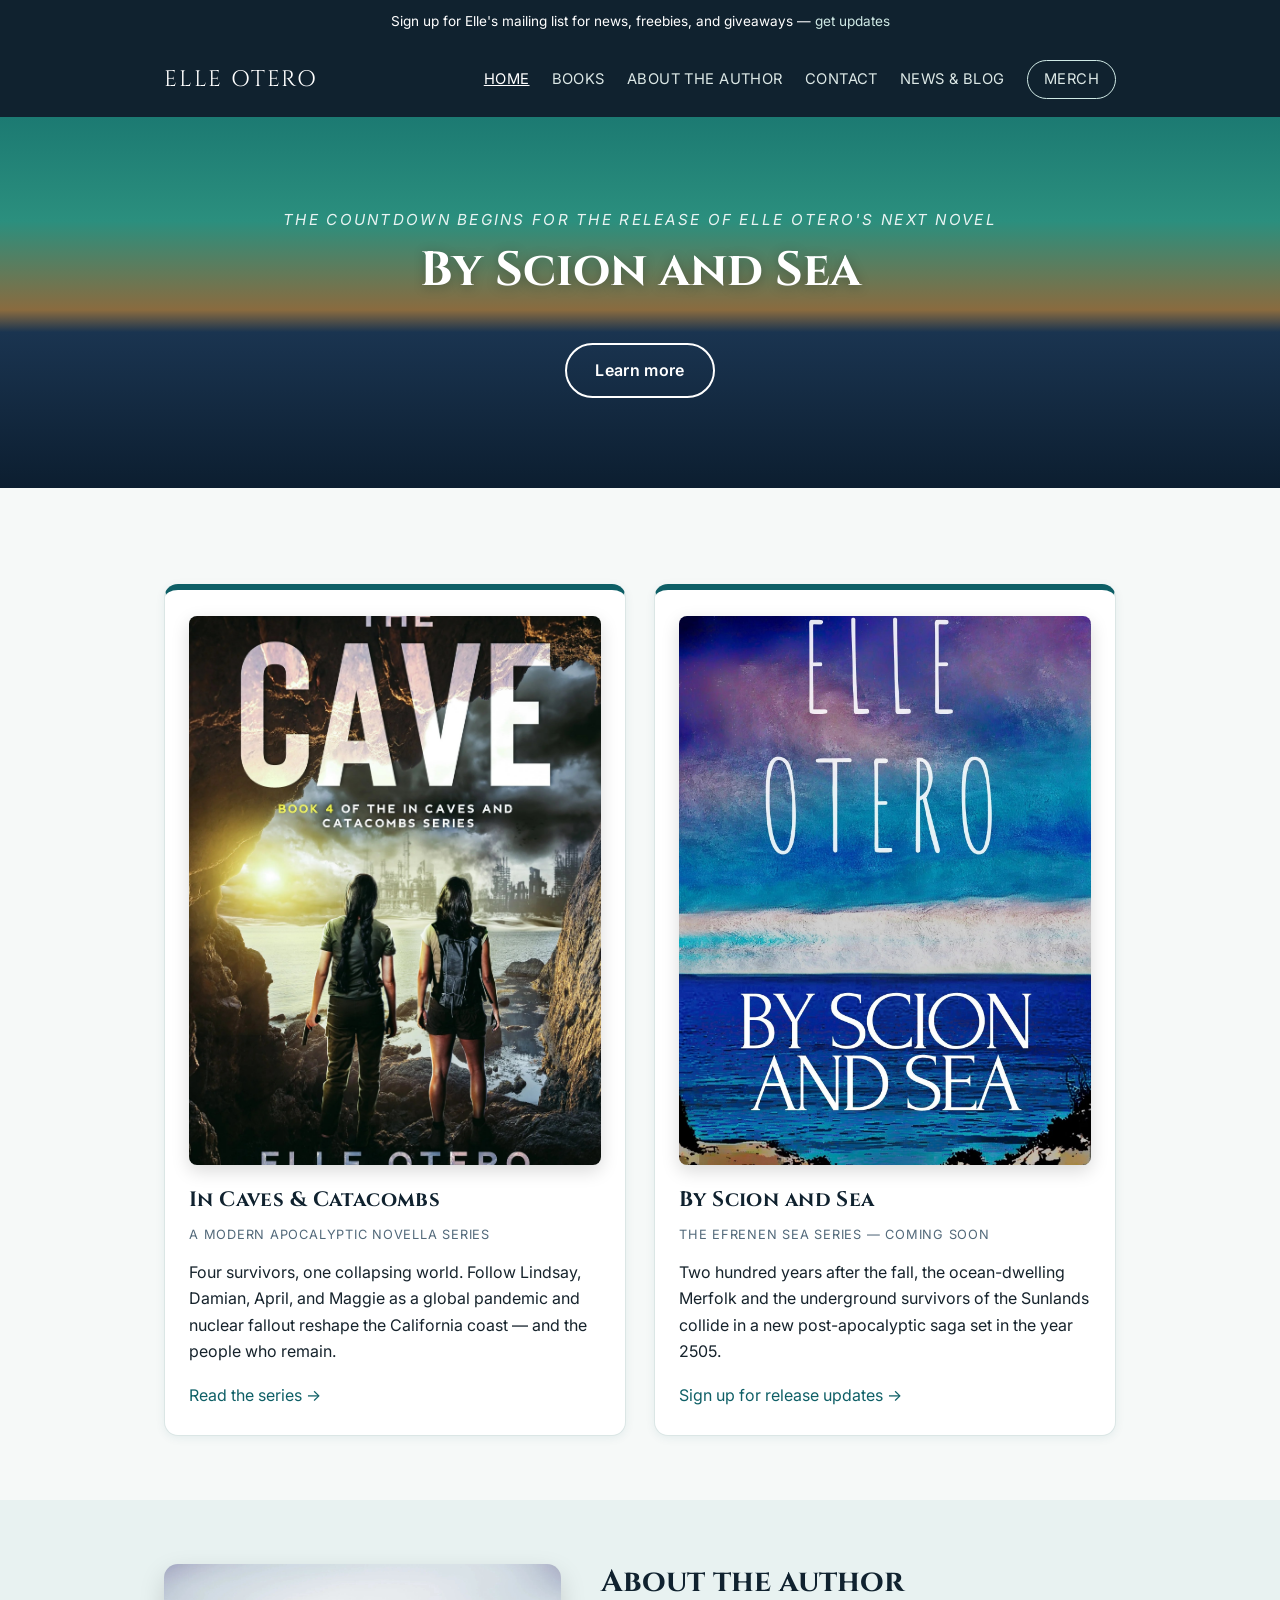
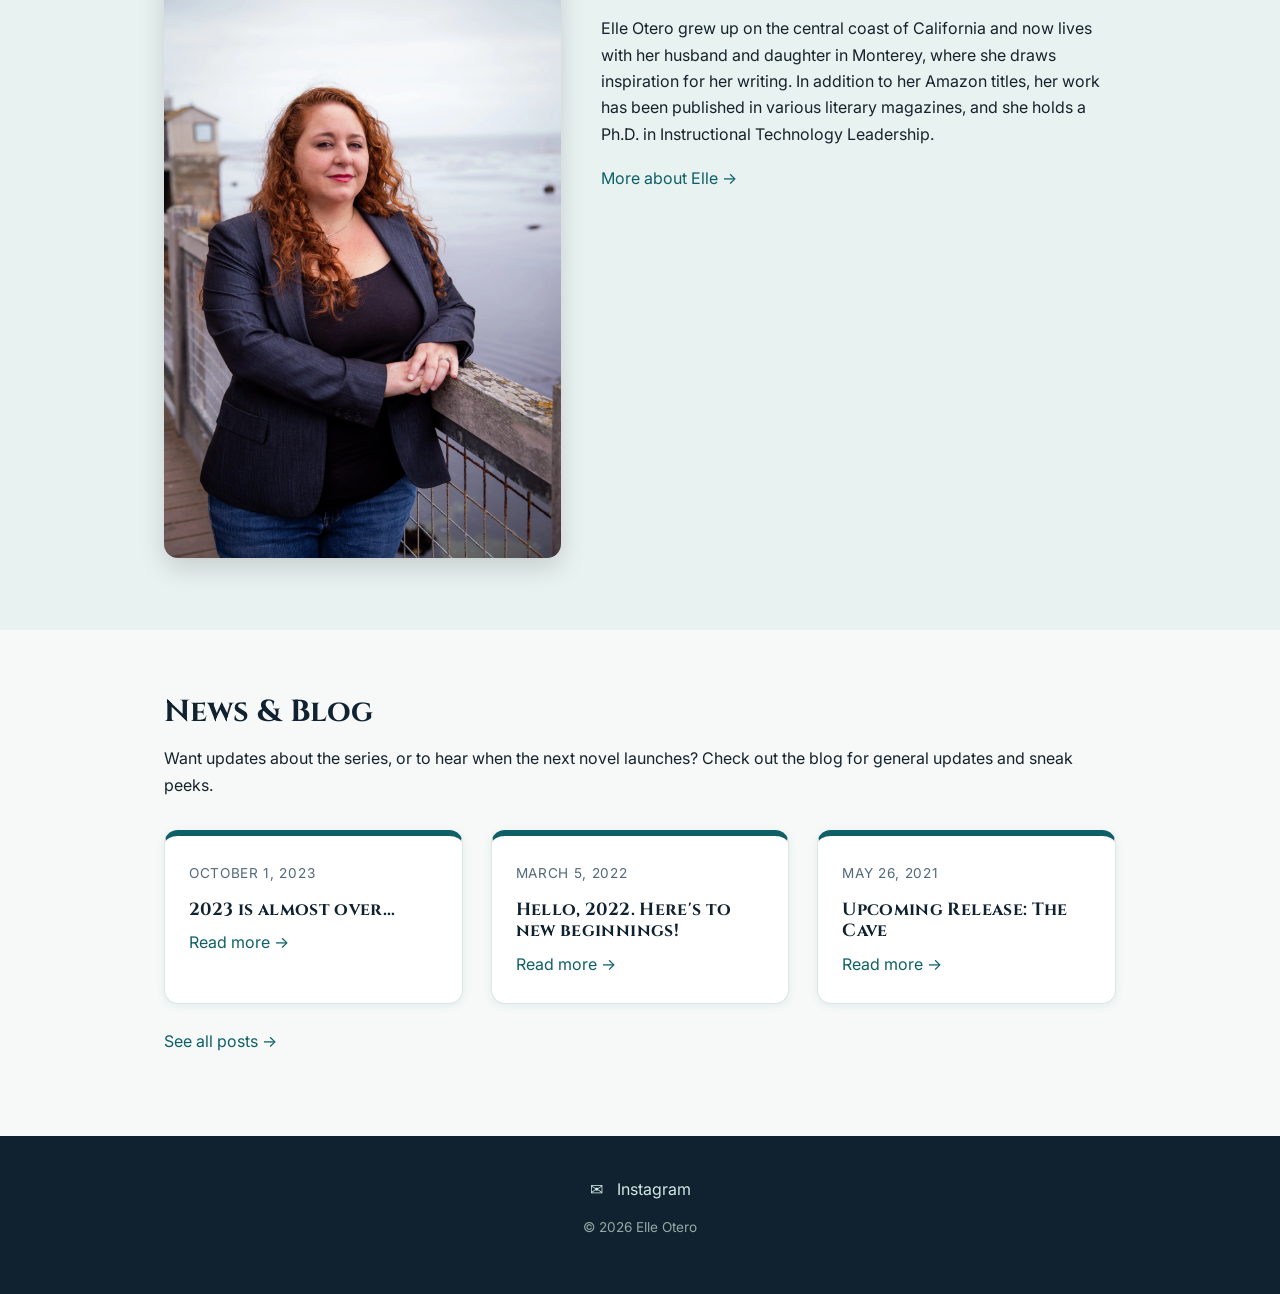
==== index.html @ 50f5789a "Full site build: Cinzel typography, homepage cover art, all pages and images" ====
<!DOCTYPE html>
<html lang="en">
<head>
<meta charset="UTF-8">
<meta name="viewport" content="width=device-width, initial-scale=1.0">
<title>Elle Otero | Post-Apocalyptic &amp; Speculative Fiction Author</title>
<meta name="description" content="Elle Otero writes post-apocalyptic and speculative fiction, including the In Caves &amp; Catacombs series and the upcoming Efrenen Sea series, By Scion and Sea.">
<link rel="preconnect" href="https://fonts.googleapis.com">
<link rel="preconnect" href="https://fonts.gstatic.com" crossorigin>
<link href="https://fonts.googleapis.com/css2?family=Cinzel:wght@500;600;700&family=Inter:wght@400;500;600;700&display=swap" rel="stylesheet">
<link rel="stylesheet" href="assets/style.css">
</head>
<body>

<a class="skip-link" href="#main-content">Skip to main content</a>

<div class="announcement-bar">
  Sign up for Elle's mailing list for news, freebies, and giveaways &mdash; <a href="contact.html">get updates</a>
</div>

<header class="site-header">
  <div class="header-inner">
    <a class="brand" href="/">Elle Otero</a>
    <button class="nav-toggle" aria-label="Toggle navigation" aria-expanded="false" aria-controls="main-nav" onclick="const n=document.getElementById('main-nav'); const open=n.classList.toggle('open'); this.setAttribute('aria-expanded', open);">&#9776;</button>
    <nav class="main-nav" id="main-nav">
      <a href="/" class="active">Home</a>
      <a href="books.html">Books</a>
      <a href="about.html">About the Author</a>
      <a href="contact.html">Contact</a>
      <a href="news.html">News &amp; Blog</a>
      <a href="merch.html" class="merch-btn">Merch</a>
    </nav>
  </div>
</header>

<main id="main-content">

<section class="hero">
  <div class="container">
    <p class="hero-eyebrow">The countdown begins for the release of Elle Otero's next novel</p>
    <h1>By Scion and Sea</h1>
    <a class="btn outline" href="books.html#by-scion-and-sea">Learn more</a>
  </div>
</section>

<section>
  <div class="container">
    <div class="card-grid">
      <div class="card">
        <img class="card-cover" src="assets/cover-the-cave.jpg" alt="The Cave book cover">
        <h3>In Caves &amp; Catacombs</h3>
        <p class="kicker" style="text-transform:uppercase;font-size:0.8rem;letter-spacing:0.06em;color:var(--ink-soft);">A modern apocalyptic novella series</p>
        <p>Four survivors, one collapsing world. Follow Lindsay, Damian, April, and Maggie as a global pandemic and nuclear fallout reshape the California coast &mdash; and the people who remain.</p>
        <a href="books.html">Read the series &rarr;</a>
      </div>
      <div class="card">
        <img class="card-cover" src="assets/cover-by-scion-and-sea.jpg" alt="By Scion and Sea book cover">
        <h3>By Scion and Sea</h3>
        <p class="kicker" style="text-transform:uppercase;font-size:0.8rem;letter-spacing:0.06em;color:var(--ink-soft);">The Efrenen Sea series &mdash; coming soon</p>
        <p>Two hundred years after the fall, the ocean-dwelling Merfolk and the underground survivors of the Sunlands collide in a new post-apocalyptic saga set in the year 2505.</p>
        <a href="contact.html">Sign up for release updates &rarr;</a>
      </div>
    </div>
  </div>
</section>

<section class="tinted">
  <div class="container">
    <div class="about-grid">
      <div>
        <img class="author-photo" src="assets/author-photo.jpg" alt="Elle Otero, author photo">
      </div>
      <div>
        <h2>About the author</h2>
        <p>Elle Otero grew up on the central coast of California and now lives with her husband and daughter in Monterey, where she draws inspiration for her writing. In addition to her Amazon titles, her work has been published in various literary magazines, and she holds a Ph.D. in Instructional Technology Leadership.</p>
        <a href="about.html">More about Elle &rarr;</a>
      </div>
    </div>
  </div>
</section>

<section>
  <div class="container">
    <h2>News &amp; Blog</h2>
    <p>Want updates about the series, or to hear when the next novel launches? Check out the blog for general updates and sneak peeks.</p>
    <div class="card-grid">
      <div class="card">
        <p class="blog-date">October 1, 2023</p>
        <h3 style="font-size:1.1rem;">2023 is almost over&hellip;</h3>
        <a href="news.html#2023-is-almost-over">Read more &rarr;</a>
      </div>
      <div class="card">
        <p class="blog-date">March 5, 2022</p>
        <h3 style="font-size:1.1rem;">Hello, 2022. Here's to new beginnings!</h3>
        <a href="news.html#hello-2022">Read more &rarr;</a>
      </div>
      <div class="card">
        <p class="blog-date">May 26, 2021</p>
        <h3 style="font-size:1.1rem;">Upcoming Release: The Cave</h3>
        <a href="news.html#upcoming-release-the-cave">Read more &rarr;</a>
      </div>
    </div>
    <p style="margin-top:24px;"><a href="news.html">See all posts &rarr;</a></p>
  </div>
</section>

</main>

<footer class="site-footer">
  <div class="container">
    <div class="social-icons">
      <a href="mailto:elle@elleotero.com" aria-label="Email Elle">&#9993;</a>
      <a href="https://www.instagram.com/elleoteroauthor/" target="_blank" rel="noopener">Instagram<span class="visually-hidden"> (opens in new tab)</span></a>
    </div>
    <p class="fine-print">&copy; <span id="year"></span> Elle Otero</p>
  </div>
</footer>

<script>document.getElementById('year').textContent = new Date().getFullYear();</script>
</body>
</html>
---- assets/style.css ----
/* Elle Otero — author site
   Ocean/mermaid fantasy theme, refined execution */

:root {
  --bg: #f6f9f8;
  --surface: #ffffff;
  --ink: #16232c;
  --ink-soft: #52697a;
  --teal: #0e5f66;
  --teal-deep: #0a3d44;
  --navy-deep: #10222f;
  --gold: #b8863f;
  --gold-badge: #8a6428;
  --gold-soft: #f2e6d0;
  --surface-tint: #e8f2f1;
  --border: #dbe6e5;
  --radius: 14px;
  --max: 1000px;
}

* { box-sizing: border-box; }

html { scroll-behavior: smooth; }

body {
  margin: 0;
  font-family: 'Inter', -apple-system, BlinkMacSystemFont, sans-serif;
  color: var(--ink);
  background: var(--bg);
  line-height: 1.65;
}

h1, h2, h3, h4 {
  font-family: 'Cinzel', Georgia, serif;
  color: var(--navy-deep);
  line-height: 1.2;
  margin: 0 0 0.5em;
}

h1 { font-size: 2.6rem; }
h2 { font-size: 1.9rem; }
h3 { font-size: 1.3rem; letter-spacing: 0.02em; }

p { margin: 0 0 1.1em; }

a {
  color: var(--teal);
  text-decoration: none;
}
a:hover { text-decoration: underline; }

.container {
  max-width: var(--max);
  margin: 0 auto;
  padding: 0 24px;
}

/* Accessibility utilities */
.visually-hidden {
  position: absolute;
  width: 1px; height: 1px;
  padding: 0; margin: -1px;
  overflow: hidden;
  clip: rect(0,0,0,0);
  white-space: nowrap;
  border: 0;
}

.skip-link {
  position: absolute;
  left: 8px;
  top: -60px;
  background: var(--navy-deep);
  color: #fff;
  padding: 10px 18px;
  border-radius: 0 0 8px 8px;
  z-index: 1000;
  transition: top 0.15s ease;
}
.skip-link:focus {
  top: 0;
}

a:focus-visible,
button:focus-visible,
summary:focus-visible {
  outline: 3px solid var(--teal);
  outline-offset: 2px;
}
.announcement-bar a:focus-visible,
.announcement-bar button:focus-visible,
.site-header a:focus-visible,
.hero a:focus-visible,
.site-footer a:focus-visible,
.site-footer button:focus-visible {
  outline-color: #a9d8d2;
}

@media (prefers-reduced-motion: reduce) {
  html { scroll-behavior: auto; }
  * { transition-duration: 0.001ms !important; animation-duration: 0.001ms !important; }
}

/* Announcement bar */
.announcement-bar {
  background: var(--navy-deep);
  color: #fff;
  text-align: center;
  font-size: 0.85rem;
  padding: 10px 40px;
  position: relative;
}
.announcement-bar a { color: #cfe9e5; }

/* Header */
.site-header {
  background: var(--navy-deep);
  padding: 18px 0;
}
.header-inner {
  max-width: var(--max);
  margin: 0 auto;
  padding: 0 24px;
  display: flex;
  align-items: center;
  justify-content: space-between;
  flex-wrap: wrap;
  gap: 12px;
}
.brand {
  font-family: 'Cinzel', serif;
  font-size: 1.4rem;
  letter-spacing: 0.08em;
  color: #fff;
  text-transform: uppercase;
}
.brand:hover { text-decoration: none; opacity: 0.85; }

.nav-toggle {
  display: none;
  background: none;
  border: 1px solid rgba(255,255,255,0.4);
  color: #fff;
  font-size: 1.3rem;
  padding: 4px 12px;
  border-radius: 6px;
  cursor: pointer;
}

.main-nav {
  display: flex;
  align-items: center;
  gap: 22px;
  flex-wrap: wrap;
}
.main-nav a {
  color: #dce8e6;
  font-size: 0.92rem;
  letter-spacing: 0.03em;
  text-transform: uppercase;
}
.main-nav a:hover, .main-nav a.active { color: #fff; text-decoration: underline; }

.main-nav a.merch-btn {
  border: 1px solid #cfe9e5;
  padding: 6px 16px;
  border-radius: 999px;
}
.main-nav a.merch-btn:hover { background: #cfe9e5; color: var(--navy-deep); text-decoration: none; }

@media (max-width: 720px) {
  .nav-toggle { display: inline-block; }
  .main-nav {
    display: none;
    flex-direction: column;
    align-items: flex-start;
    width: 100%;
  }
  .main-nav.open { display: flex; }
}

/* Hero */
.hero {
  position: relative;
  background: linear-gradient(180deg, #1c7a72 0%, #2b8f7e 28%, #8a6b3f 52%, #1a3450 58%, #0c1e30 100%);
  color: #fff;
  padding: 90px 0;
  text-align: center;
}
.hero.plain {
  background: var(--surface-tint);
  color: var(--ink);
  padding: 60px 0;
}
.hero.plain h1 { color: var(--navy-deep); }
.hero-eyebrow {
  text-transform: uppercase;
  letter-spacing: 0.15em;
  font-style: italic;
  font-size: 0.95rem;
  opacity: 0.9;
  margin-bottom: 10px;
}
.hero h1 {
  color: #fff;
  font-size: 3rem;
  text-shadow: 0 2px 12px rgba(0,0,0,0.25);
}
.hero .btn { margin-top: 20px; }

/* Buttons */
.btn {
  display: inline-block;
  padding: 12px 28px;
  border-radius: 999px;
  background: var(--teal);
  color: #fff;
  font-weight: 600;
  letter-spacing: 0.02em;
  border: 2px solid transparent;
}
.btn:hover { background: var(--teal-deep); text-decoration: none; }
.btn.outline {
  background: transparent;
  border: 2px solid #fff;
  color: #fff;
}
.btn.outline:hover { background: rgba(255,255,255,0.15); }
.btn.secondary {
  background: var(--surface);
  color: var(--teal);
  border: 2px solid var(--teal);
}
.btn.secondary:hover { background: var(--surface-tint); }

main { display: block; }

section { padding: 64px 0; }
section.tinted { background: var(--surface-tint); }

/* Cards */
.card-grid {
  display: grid;
  grid-template-columns: repeat(auto-fit, minmax(240px, 1fr));
  gap: 28px;
  margin-top: 32px;
}
.card {
  background: var(--surface);
  border: 1px solid var(--border);
  border-top: 6px solid var(--teal);
  border-radius: var(--radius);
  padding: 26px 24px;
  box-shadow: 0 2px 10px rgba(14,95,102,0.08);
  transition: transform 0.18s ease, box-shadow 0.18s ease;
}
.card:hover {
  transform: translateY(-3px);
  box-shadow: 0 14px 28px rgba(14,95,102,0.18);
}

.card-cover {
  width: 100%;
  aspect-ratio: 3 / 4;
  object-fit: cover;
  border-radius: 8px;
  box-shadow: 0 6px 18px rgba(0,0,0,0.15);
  margin-bottom: 16px;
}

/* Book sections */
.book-series-heading {
  text-align: center;
  margin-bottom: 8px;
}
.book-item {
  background: var(--surface);
  border: 1px solid var(--border);
  border-left: 6px solid var(--teal);
  border-radius: var(--radius);
  padding: 26px 30px;
  margin-bottom: 26px;
}
.book-item.coming-soon { border-left-color: var(--gold); }
.book-item .kicker {
  text-transform: uppercase;
  font-size: 0.8rem;
  letter-spacing: 0.08em;
  color: var(--ink-soft);
  font-weight: 600;
  margin-bottom: 4px;
}
.book-item h3 { margin-bottom: 14px; }
.book-cover {
  max-width: 160px;
  border-radius: 8px;
  box-shadow: 0 6px 18px rgba(0,0,0,0.18);
  float: left;
  margin: 4px 22px 12px 0;
}
.book-actions { clear: both; padding-top: 4px; }

.badge {
  display: inline-block;
  background: var(--gold-badge);
  color: #fff;
  font-size: 0.75rem;
  font-weight: 700;
  letter-spacing: 0.06em;
  text-transform: uppercase;
  padding: 4px 12px;
  border-radius: 999px;
  margin-bottom: 10px;
}

/* Reviews widget area */
.reviews-block {
  background: var(--surface);
  border: 1px solid var(--border);
  border-radius: var(--radius);
  padding: 30px;
  margin-top: 20px;
}
.amazon-links {
  display: flex;
  flex-wrap: wrap;
  gap: 10px;
  margin-top: 18px;
}
.amazon-links a {
  display: inline-block;
  padding: 8px 16px;
  border-radius: 999px;
  background: var(--surface-tint);
  color: var(--teal-deep);
  font-size: 0.85rem;
  font-weight: 600;
  border: 1px solid var(--border);
}
.amazon-links a:hover { background: var(--teal); color: #fff; text-decoration: none; }

/* Merch grid */
.merch-grid {
  display: grid;
  grid-template-columns: repeat(auto-fit, minmax(220px, 1fr));
  gap: 26px;
  margin-top: 32px;
}
.merch-card {
  background: var(--surface);
  border: 1px solid var(--border);
  border-radius: var(--radius);
  overflow: hidden;
  text-align: center;
  transition: transform 0.18s ease, box-shadow 0.18s ease;
  box-shadow: 0 2px 10px rgba(14,95,102,0.06);
}
.merch-card:hover {
  transform: translateY(-4px);
  box-shadow: 0 14px 26px rgba(14,95,102,0.18);
  text-decoration: none;
}
.merch-card img {
  width: 100%;
  aspect-ratio: 4/3.2;
  object-fit: cover;
  display: block;
}
.merch-card .merch-info {
  padding: 14px 16px 18px;
}
.merch-card .merch-title {
  color: var(--ink);
  font-weight: 600;
  font-size: 0.95rem;
  display: block;
  margin-bottom: 6px;
}
.merch-card .merch-price {
  color: var(--teal-deep);
  font-weight: 700;
}
.merch-card .etsy-tag {
  display: inline-block;
  margin-top: 8px;
  font-size: 0.72rem;
  letter-spacing: 0.05em;
  text-transform: uppercase;
  color: var(--ink-soft);
}

/* Blog / news archive */
.blog-post {
  border-bottom: 1px solid var(--border);
  padding: 40px 0;
}
.blog-post:first-of-type { padding-top: 0; }
.blog-post:last-of-type { border-bottom: none; }
.blog-date {
  color: var(--ink-soft);
  font-size: 0.85rem;
  text-transform: uppercase;
  letter-spacing: 0.05em;
}
.blog-tags {
  color: var(--ink-soft);
  font-size: 0.82rem;
  margin-top: -6px;
  margin-bottom: 16px;
}
.blog-post img.blog-thumb {
  max-width: 320px;
  border-radius: 10px;
  margin: 10px 0 20px;
  box-shadow: 0 6px 18px rgba(0,0,0,0.12);
}
.toc {
  background: var(--surface-tint);
  border-radius: var(--radius);
  padding: 22px 26px;
  margin-bottom: 40px;
}
.toc h2 { font-size: 1.1rem; margin-bottom: 10px; }
.toc ul { margin: 0; padding-left: 20px; columns: 2; }
.toc li { margin-bottom: 6px; break-inside: avoid; }
@media (max-width: 640px) { .toc ul { columns: 1; } }

/* About page */
.author-photo {
  width: 100%;
  border-radius: var(--radius);
  box-shadow: 0 10px 26px rgba(0,0,0,0.15);
}
.about-grid {
  display: grid;
  grid-template-columns: 1fr 1.3fr;
  gap: 40px;
  align-items: start;
}
@media (max-width: 720px) {
  .about-grid { grid-template-columns: 1fr; }
}
blockquote.excerpt {
  font-family: 'Cinzel', serif;
  font-style: italic;
  font-size: 1.3rem;
  text-align: center;
  max-width: 720px;
  margin: 0 auto 30px;
  color: var(--navy-deep);
}
blockquote.excerpt cite {
  display: block;
  font-style: normal;
  font-size: 0.9rem;
  color: var(--ink-soft);
  margin-top: 12px;
}

/* Contact */
.contact-card {
  background: var(--surface);
  border: 1px solid var(--border);
  border-radius: var(--radius);
  padding: 40px;
  max-width: 640px;
  margin: 0 auto;
  text-align: center;
}
.contact-card .btn { margin: 6px 6px; }
.social-list {
  display: flex;
  gap: 16px;
  justify-content: center;
  flex-wrap: wrap;
  margin: 18px 0;
}

/* Footer */
.site-footer {
  background: var(--navy-deep);
  color: #cfe0dd;
  padding: 40px 0;
  text-align: center;
}
.site-footer a { color: #cfe9e5; }
.site-footer .fine-print { color: #93a8a3; font-size: 0.85rem; margin-top: 10px; }
.social-icons {
  display: flex;
  gap: 14px;
  justify-content: center;
  margin-bottom: 14px;
}
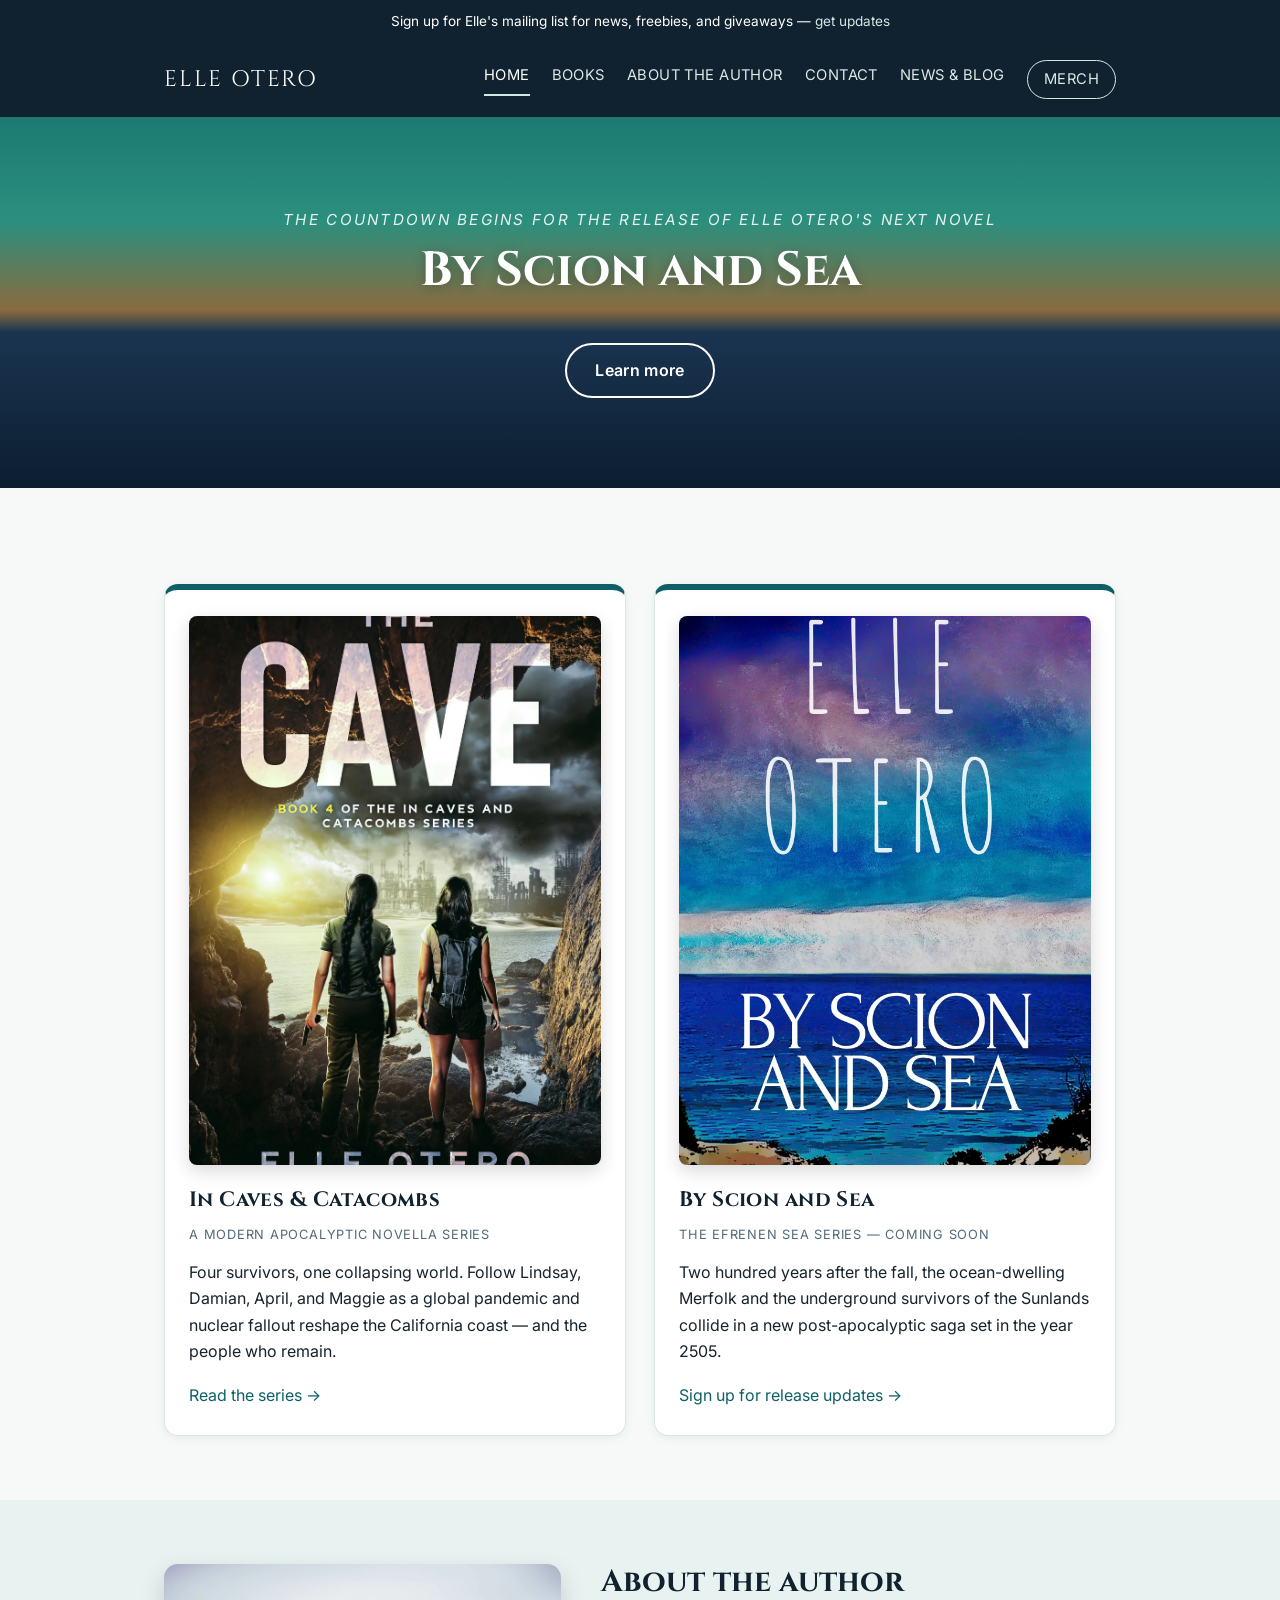
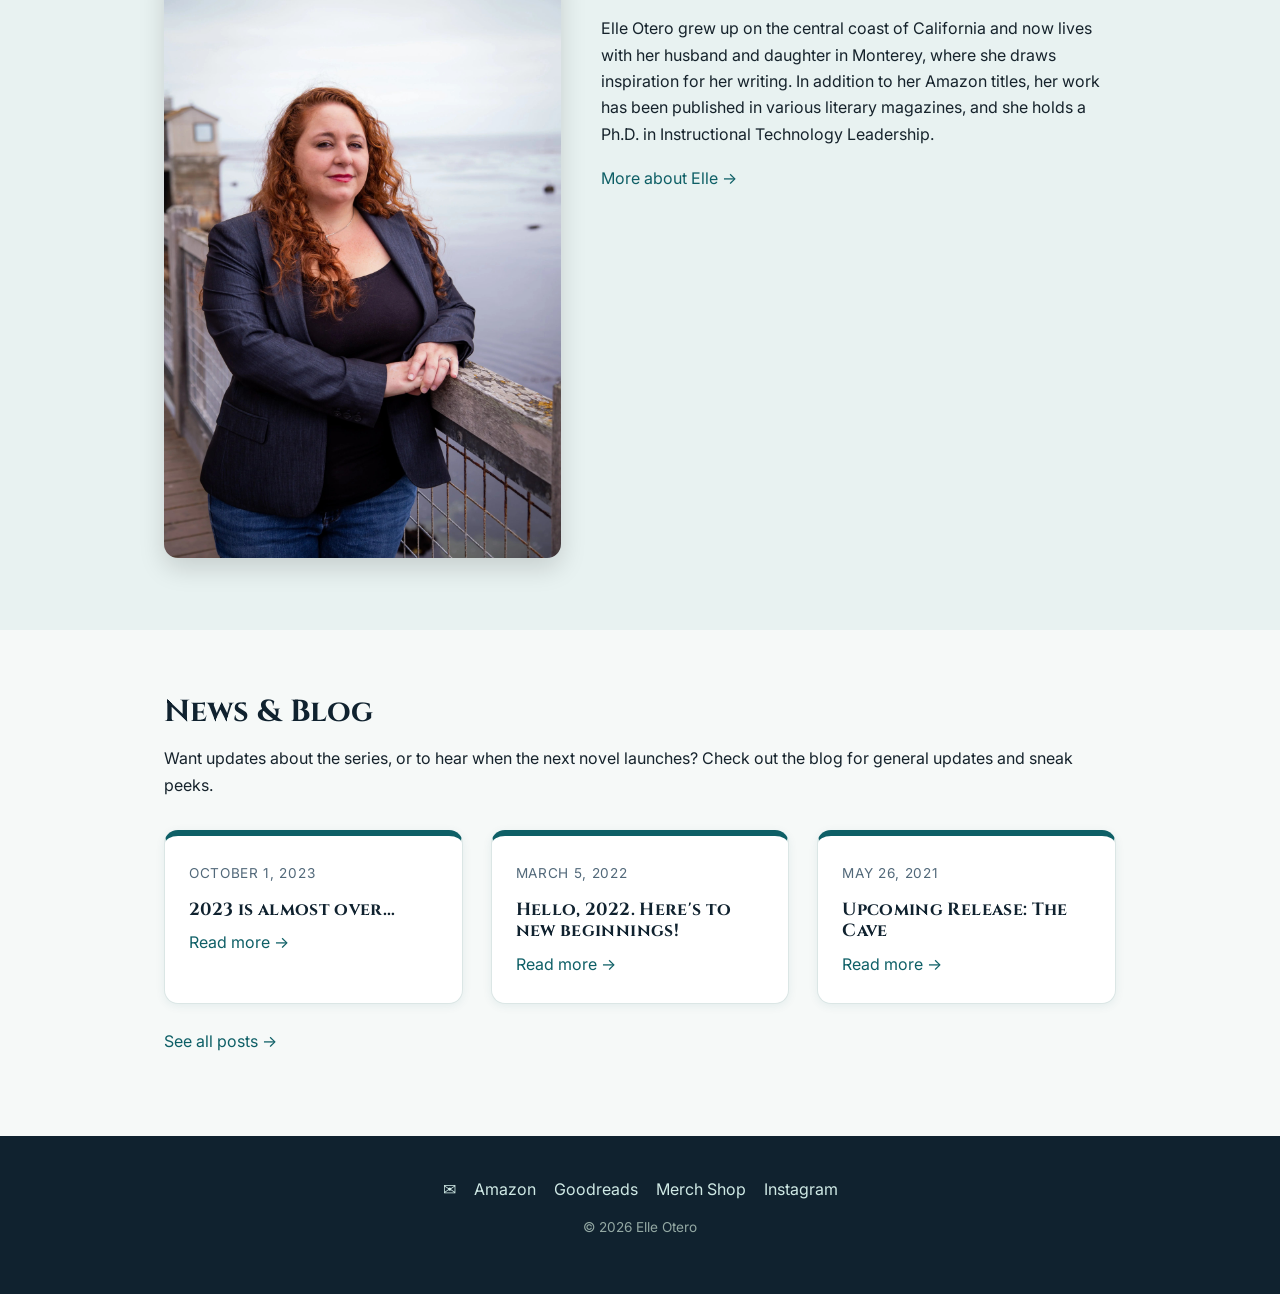
==== commit ab2673f9: "Redesign Books page as card grid, refresh footer links, add elegant nav highlight" ====
--- a/index.html
+++ b/index.html
@@ -110,6 +110,9 @@
   <div class="container">
     <div class="social-icons">
       <a href="mailto:elle@elleotero.com" aria-label="Email Elle">&#9993;</a>
+      <a href="https://www.amazon.com/Elle-Otero/e/B01M6E1JQD" target="_blank" rel="noopener">Amazon<span class="visually-hidden"> (opens in new tab)</span></a>
+      <a href="https://www.goodreads.com/author/show/16050983.Elle_Otero" target="_blank" rel="noopener">Goodreads<span class="visually-hidden"> (opens in new tab)</span></a>
+      <a href="merch.html">Merch Shop</a>
       <a href="https://www.instagram.com/elleoteroauthor/" target="_blank" rel="noopener">Instagram<span class="visually-hidden"> (opens in new tab)</span></a>
     </div>
     <p class="fine-print">&copy; <span id="year"></span> Elle Otero</p>
--- a/assets/style.css
+++ b/assets/style.css
@@ -158,8 +158,16 @@
   font-size: 0.92rem;
   letter-spacing: 0.03em;
   text-transform: uppercase;
-}
-.main-nav a:hover, .main-nav a.active { color: #fff; text-decoration: underline; }
+  padding-bottom: 7px;
+  border-bottom: 2px solid transparent;
+  transition: border-color 0.18s ease, color 0.18s ease;
+}
+.main-nav a:hover:not(.merch-btn),
+.main-nav a.active:not(.merch-btn) {
+  color: #fff;
+  text-decoration: none;
+  border-bottom-color: #cfe9e5;
+}
 
 .main-nav a.merch-btn {
   border: 1px solid #cfe9e5;
@@ -273,32 +281,64 @@
   text-align: center;
   margin-bottom: 8px;
 }
-.book-item {
+.book-grid {
+  display: grid;
+  grid-template-columns: repeat(auto-fit, minmax(220px, 1fr));
+  gap: 26px;
+  margin-top: 32px;
+}
+.book-card {
   background: var(--surface);
   border: 1px solid var(--border);
-  border-left: 6px solid var(--teal);
-  border-radius: var(--radius);
-  padding: 26px 30px;
-  margin-bottom: 26px;
-}
-.book-item.coming-soon { border-left-color: var(--gold); }
-.book-item .kicker {
-  text-transform: uppercase;
-  font-size: 0.8rem;
-  letter-spacing: 0.08em;
+  border-radius: var(--radius);
+  overflow: hidden;
+  display: flex;
+  flex-direction: column;
+  transition: transform 0.18s ease, box-shadow 0.18s ease;
+  box-shadow: 0 2px 10px rgba(14,95,102,0.06);
+}
+.book-card:hover {
+  transform: translateY(-4px);
+  box-shadow: 0 14px 26px rgba(14,95,102,0.18);
+  text-decoration: none;
+}
+.book-card img {
+  width: 100%;
+  aspect-ratio: 2 / 3;
+  object-fit: cover;
+  display: block;
+}
+.book-card .book-card-info {
+  padding: 16px 18px 20px;
+  flex: 1;
+  display: flex;
+  flex-direction: column;
+}
+.book-card .book-card-title {
+  font-family: 'Cinzel', Georgia, serif;
+  color: var(--navy-deep);
+  font-size: 1.05rem;
+  line-height: 1.25;
+  margin-bottom: 8px;
+}
+.book-card .book-card-desc {
   color: var(--ink-soft);
+  font-size: 0.88rem;
+  line-height: 1.5;
+  margin-bottom: 12px;
+  flex: 1;
+}
+.book-card .amazon-tag {
+  display: inline-block;
+  font-size: 0.72rem;
+  letter-spacing: 0.05em;
+  text-transform: uppercase;
+  color: var(--ink-soft);
+}
+.book-card.coming-soon .amazon-tag {
+  color: var(--gold-badge);
   font-weight: 600;
-  margin-bottom: 4px;
-}
-.book-item h3 { margin-bottom: 14px; }
-.book-cover {
-  max-width: 160px;
-  border-radius: 8px;
-  box-shadow: 0 6px 18px rgba(0,0,0,0.18);
-  float: left;
-  margin: 4px 22px 12px 0;
-}
-.book-actions { clear: both; padding-top: 4px; }
+}
 
 .badge {
   display: inline-block;
@@ -487,7 +527,8 @@
 .site-footer .fine-print { color: #93a8a3; font-size: 0.85rem; margin-top: 10px; }
 .social-icons {
   display: flex;
-  gap: 14px;
+  flex-wrap: wrap;
+  gap: 8px 18px;
   justify-content: center;
   margin-bottom: 14px;
 }
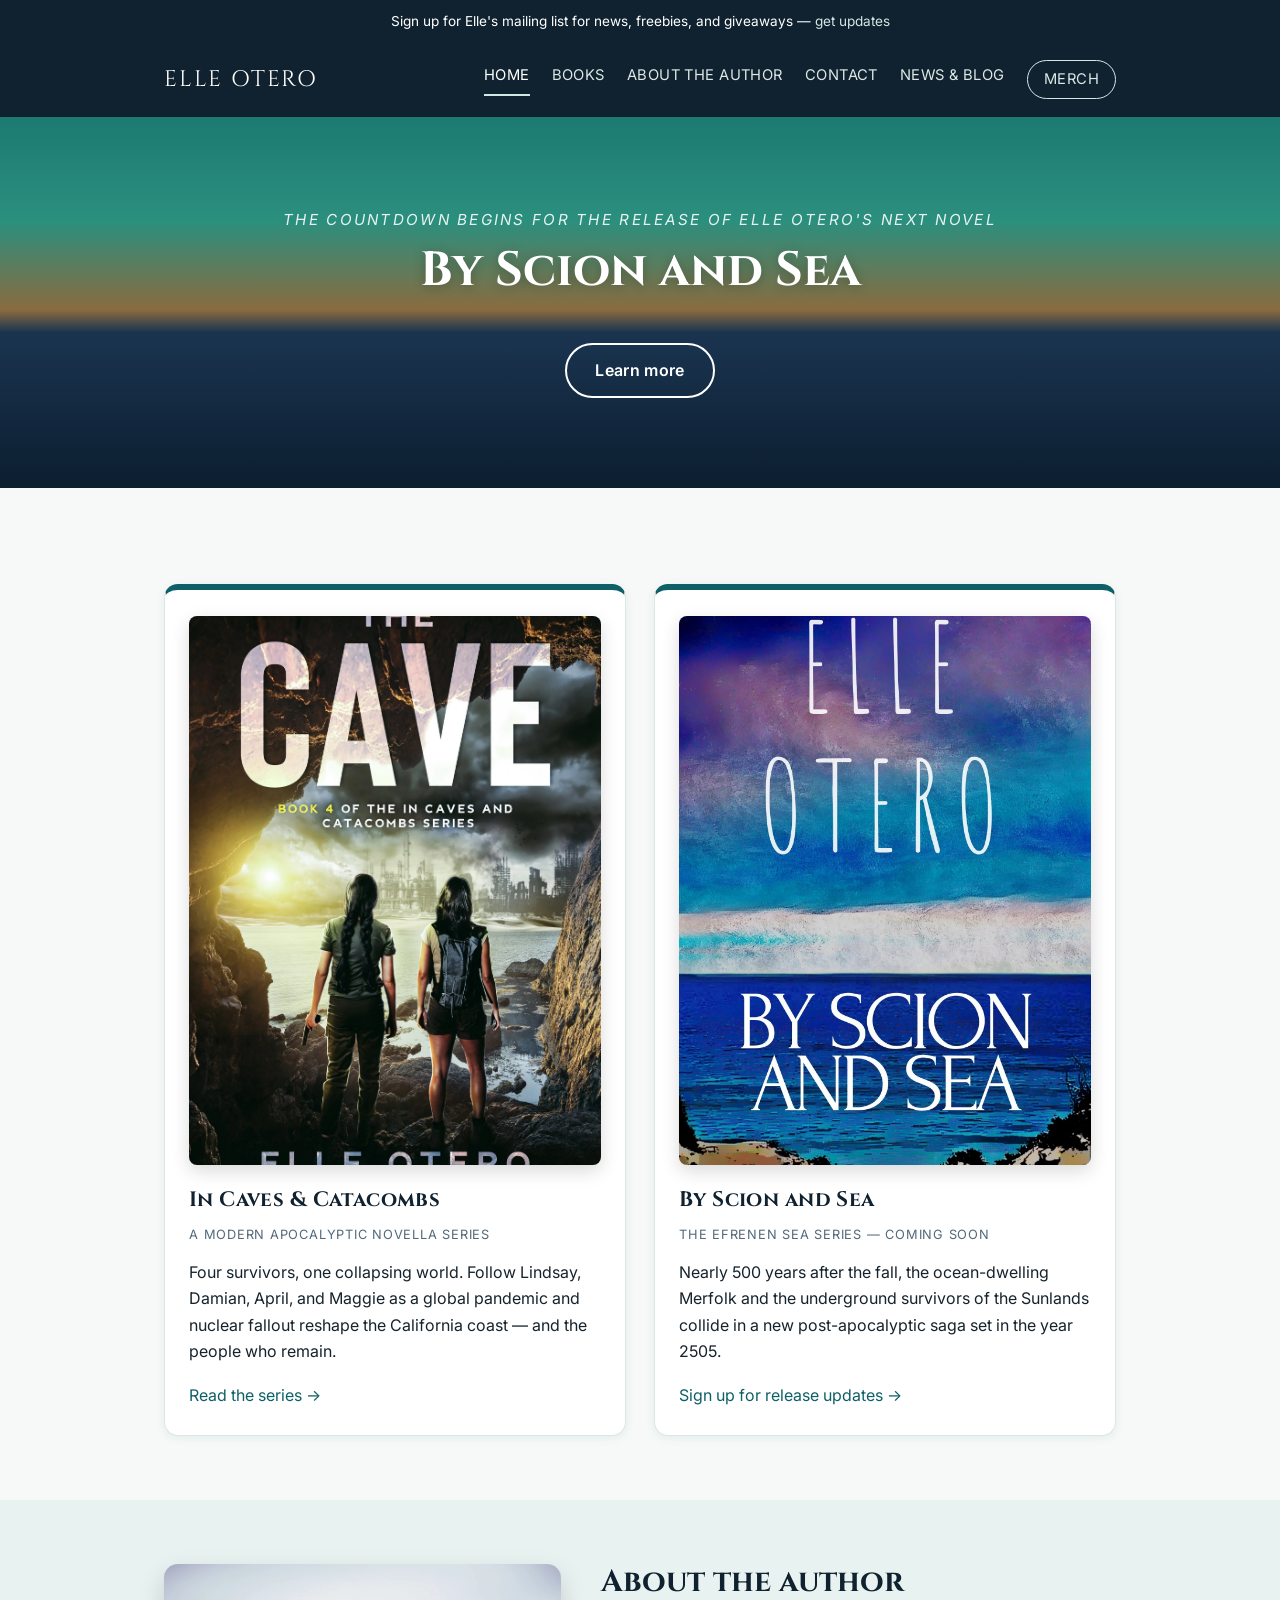
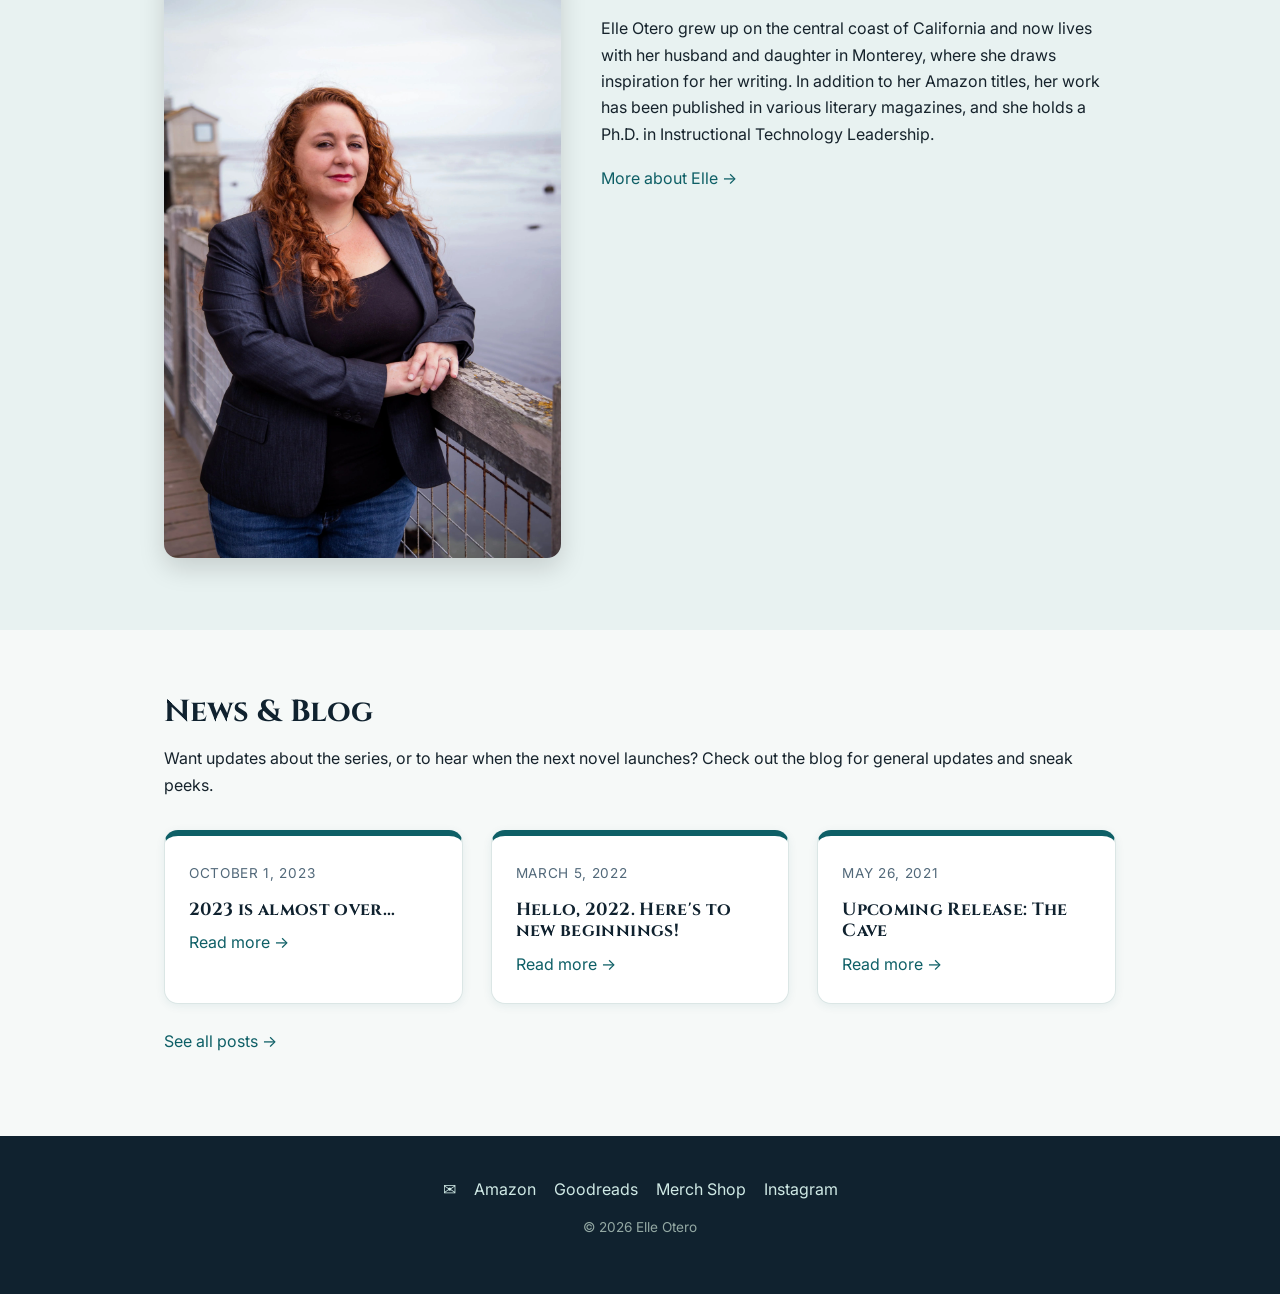
==== commit 845a8c8d: "Fix By Scion and Sea timeline (nearly 500 years, not 200) and mention professorship on About page" ====
--- a/index.html
+++ b/index.html
@@ -15,7 +15,7 @@
 <a class="skip-link" href="#main-content">Skip to main content</a>
 
 <div class="announcement-bar">
-  Sign up for Elle's mailing list for news, freebies, and giveaways &mdash; <a href="contact.html">get updates</a>
+  Sign up for Elle's mailing list for news, freebies, and giveaways &mdash; <a href="contact.html#newsletter">get updates</a>
 </div>
 
 <header class="site-header">
@@ -57,7 +57,7 @@
         <img class="card-cover" src="assets/cover-by-scion-and-sea.jpg" alt="By Scion and Sea book cover">
         <h3>By Scion and Sea</h3>
         <p class="kicker" style="text-transform:uppercase;font-size:0.8rem;letter-spacing:0.06em;color:var(--ink-soft);">The Efrenen Sea series &mdash; coming soon</p>
-        <p>Two hundred years after the fall, the ocean-dwelling Merfolk and the underground survivors of the Sunlands collide in a new post-apocalyptic saga set in the year 2505.</p>
+        <p>Nearly 500 years after the fall, the ocean-dwelling Merfolk and the underground survivors of the Sunlands collide in a new post-apocalyptic saga set in the year 2505.</p>
         <a href="contact.html">Sign up for release updates &rarr;</a>
       </div>
     </div>
--- a/assets/style.css
+++ b/assets/style.css
@@ -497,6 +497,25 @@
   margin-top: 12px;
 }
 
+/* Newsletter */
+.newsletter-card {
+  background: var(--surface);
+  border: 1px solid var(--border);
+  border-radius: var(--radius);
+  padding: 40px;
+  max-width: 480px;
+  margin: 0 auto;
+  text-align: center;
+}
+.newsletter-card iframe {
+  width: 100%;
+  min-height: 420px;
+  border: 0;
+  display: block;
+  margin-top: 12px;
+  border-radius: 8px;
+}
+
 /* Contact */
 .contact-card {
   background: var(--surface);
